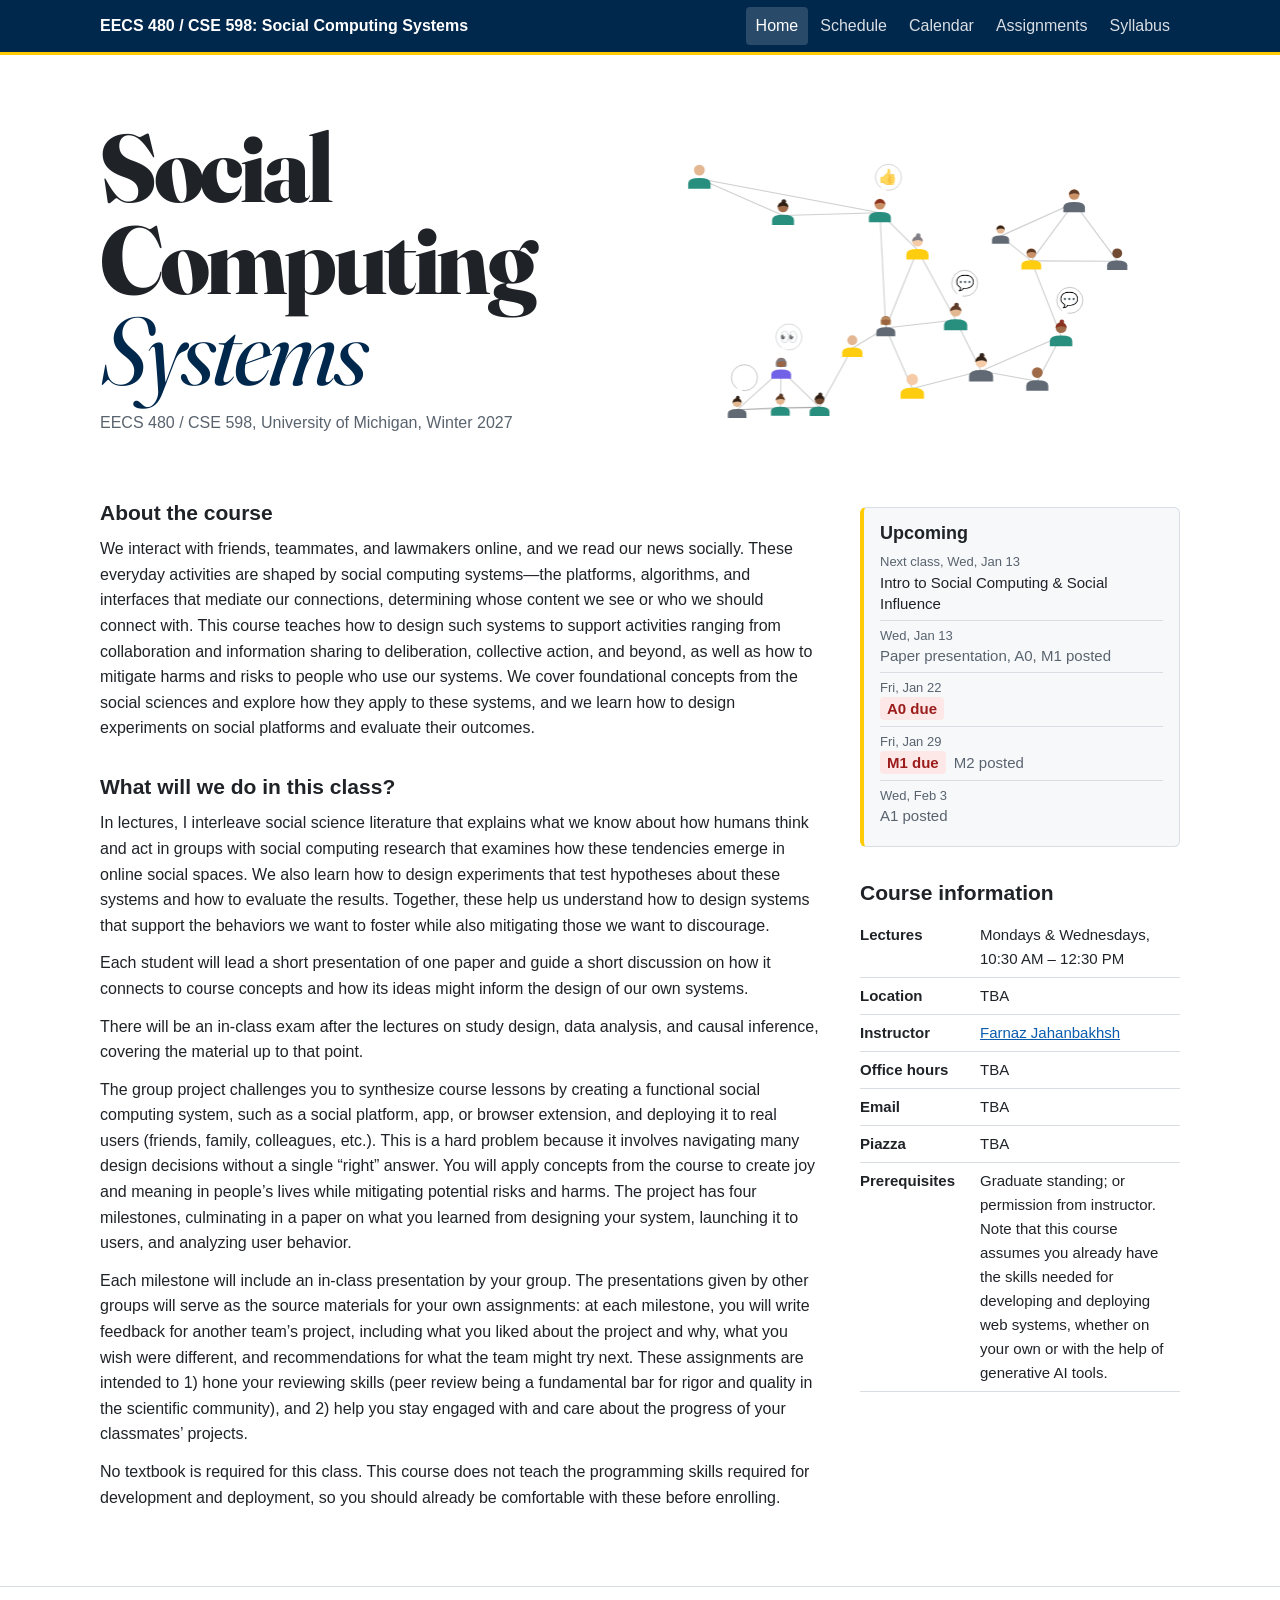
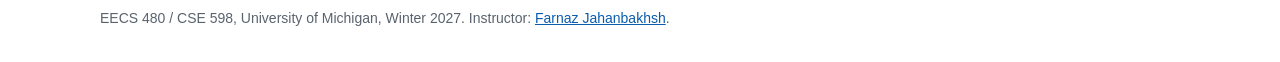
==== index.html @ 6d5895ca "Update site (2026-10-12T00:29Z)" ====
<!doctype html>
<html lang="en">
<head>
<meta charset="utf-8">
<meta name="viewport" content="width=device-width, initial-scale=1">
<title>Social Computing Systems (EECS 480 / CSE 598)</title>
<meta name="description" content="EECS 480 / CSE 598, Winter 2027. We interact with friends, teammates, and lawmakers online, and we read our news socially. These everyday activities are shaped by social computing sys…">
<link rel="icon" href="static/favicon.svg" type="image/svg+xml">
<link rel="preconnect" href="https://fonts.googleapis.com">
<link rel="preconnect" href="https://fonts.gstatic.com" crossorigin>
<link href="https://fonts.googleapis.com/css2?family=Fraunces:opsz,wght@9..144,400;9..144,800&display=swap" rel="stylesheet">
<link rel="stylesheet" href="static/style.css?v=ff9cfaf9">

</head>
<body>

<header class="site-header">
  <div class="wrap header-inner">
    <a class="brand" href="index.html">EECS 480 / CSE 598: Social Computing Systems</a>
    <button class="menu-btn" aria-label="Menu" aria-expanded="false">Menu</button>
    <nav class="site-nav"><a href="index.html" aria-current="page">Home</a><a href="schedule.html">Schedule</a><a href="calendar.html">Calendar</a><a href="assignments.html">Assignments</a><a href="syllabus.html">Syllabus</a></nav>
  </div>
</header>
<main class="wrap">

<div class="hero">
  <div class="hero-title">
    <h1>Social<br>Computing<br><em>Systems</em></h1>
    <p class="subtitle">EECS 480 / CSE 598, University of Michigan, Winter 2027</p>
  </div>
  <div class="hero-net"><canvas id="net" aria-hidden="true"></canvas></div>
</div>

<div class="home-grid">
  <div class="home-main">
    <section class="prose"><h2 id="about-the-course">About the course</h2>
<p>We interact with friends, teammates, and lawmakers online, and we read our news socially. These everyday activities are shaped by social computing systems—the platforms, algorithms, and interfaces that mediate our connections, determining whose content we see or who we should connect with. This course teaches how to design such systems to support activities ranging from collaboration and information sharing to deliberation, collective action, and beyond, as well as how to mitigate harms and risks to people who use our systems. We cover foundational concepts from the social sciences and explore how they apply to these systems, and we learn how to design experiments on social platforms and evaluate their outcomes.</p>
<h2 id="what-will-we-do-in-this-class">What will we do in this class?</h2>
<p>In lectures, I interleave social science literature that explains what we know about how humans think and act in groups with social computing research that examines how these tendencies emerge in online social spaces. We also learn how to design experiments that test hypotheses about these systems and how to evaluate the results. Together, these help us understand how to design systems that support the behaviors we want to foster while also mitigating those we want to discourage.</p>
<p>Each student will lead a short presentation of one paper and guide a short discussion on how it connects to course concepts and how its ideas might inform the design of our own systems.</p>
<p>There will be an in-class exam after the lectures on study design, data analysis, and causal inference, covering the material up to that point.</p>
<p>The group project challenges you to synthesize course lessons by creating a functional social computing system, such as a social platform, app, or browser extension, and deploying it to real users (friends, family, colleagues, etc.). This is a hard problem because it involves navigating many design decisions without a single &ldquo;right&rdquo; answer. You will apply concepts from the course to create joy and meaning in people&rsquo;s lives while mitigating potential risks and harms. The project has four milestones, culminating in a paper on what you learned from designing your system, launching it to users, and analyzing user behavior.</p>
<p>Each milestone will include an in-class presentation by your group. The presentations given by other groups will serve as the source materials for your own assignments: at each milestone, you will write feedback for another team&rsquo;s project, including what you liked about the project and why, what you wish were different, and recommendations for what the team might try next. These assignments are intended to 1) hone your reviewing skills (peer review being a fundamental bar for rigor and quality in the scientific community), and 2) help you stay engaged with and care about the progress of your classmates&rsquo; projects.</p>
<p>No textbook is required for this class. This course does not teach the programming skills required for development and deployment, so you should already be comfortable with these before enrolling.</p></section>
  </div>
  <aside class="home-side">
    <div class="upnext-box">
      <h2>Upcoming</h2>
      <ul class="upcoming" id="upcoming"><li class="muted">Loading…</li></ul>
    </div>
    <h2>Course information</h2>
    <table class="info"><tbody><tr><th>Lectures</th><td>Mondays &amp; Wednesdays, 10:30 AM – 12:30 PM</td></tr><tr><th>Location</th><td>TBA</td></tr><tr><th>Instructor</th><td><a href="https://web.eecs.umich.edu/~farnaz" target="_blank" rel="noopener">Farnaz Jahanbakhsh</a></td></tr><tr><th>Office hours</th><td>TBA</td></tr><tr><th>Email</th><td>TBA</td></tr><tr><th>Piazza</th><td>TBA</td></tr><tr><th>Prerequisites</th><td>Graduate standing; or permission from instructor. Note that this course assumes you already have the skills needed for developing and deploying web systems, whether on your own or with the help of generative AI tools.</td></tr></tbody></table>
  </aside>
</div>
<script>window.FEED = {"dueTime": "20:00", "sessions": [{"date": "2027-01-13", "title": "Intro to Social Computing & Social Influence", "kind": "lecture", "start": "2027-01-13T10:30:00-05:00", "end": "2027-01-13T12:30:00-05:00"}, {"date": "2027-01-18", "title": "Martin Luther King, Jr. Day", "kind": "holiday", "start": "2027-01-18T10:30:00-05:00", "end": "2027-01-18T12:30:00-05:00"}, {"date": "2027-01-20", "title": "Collaborative Systems & Project Intro", "kind": "lecture", "start": "2027-01-20T10:30:00-05:00", "end": "2027-01-20T12:30:00-05:00"}, {"date": "2027-01-25", "title": "Self-Presentation", "kind": "lecture", "start": "2027-01-25T10:30:00-05:00", "end": "2027-01-25T12:30:00-05:00"}, {"date": "2027-01-27", "title": "Wisdom of the Crowd & Peer Production", "kind": "lecture", "start": "2027-01-27T10:30:00-05:00", "end": "2027-01-27T12:30:00-05:00"}, {"date": "2027-02-01", "title": "Content Amplification & Algorithmic Curation", "kind": "lecture", "start": "2027-02-01T10:30:00-05:00", "end": "2027-02-01T12:30:00-05:00"}, {"date": "2027-02-03", "title": "Project Proposal Presentations", "kind": "presentations", "start": "2027-02-03T10:30:00-05:00", "end": "2027-02-03T12:30:00-05:00"}, {"date": "2027-02-08", "title": "Echo Chambers & Ideological Representation", "kind": "lecture", "start": "2027-02-08T10:30:00-05:00", "end": "2027-02-08T12:30:00-05:00"}, {"date": "2027-02-10", "title": "Social Dynamics", "kind": "lecture", "start": "2027-02-10T10:30:00-05:00", "end": "2027-02-10T12:30:00-05:00"}, {"date": "2027-02-15", "title": "Antisocial Computing", "kind": "lecture", "start": "2027-02-15T10:30:00-05:00", "end": "2027-02-15T12:30:00-05:00"}, {"date": "2027-02-17", "title": "Governance & Content Moderation", "kind": "lecture", "start": "2027-02-17T10:30:00-05:00", "end": "2027-02-17T12:30:00-05:00"}, {"date": "2027-02-22", "title": "Progress Checkpoint Presentations", "kind": "presentations", "start": "2027-02-22T10:30:00-05:00", "end": "2027-02-22T12:30:00-05:00"}, {"date": "2027-02-24", "title": "Bias, Fairness & Audits", "kind": "lecture", "start": "2027-02-24T10:30:00-05:00", "end": "2027-02-24T12:30:00-05:00"}, {"date": "2027-03-01", "title": "Misinformation", "kind": "lecture", "start": "2027-03-01T10:30:00-05:00", "end": "2027-03-01T12:30:00-05:00"}, {"date": "2027-03-03", "title": "Study & Experiment Design", "kind": "lecture", "start": "2027-03-03T10:30:00-05:00", "end": "2027-03-03T12:30:00-05:00"}, {"date": "2027-03-08", "title": "Spring Break", "kind": "holiday", "start": "2027-03-08T10:30:00-05:00", "end": "2027-03-08T12:30:00-05:00"}, {"date": "2027-03-15", "title": "Data Analysis I", "kind": "lecture", "start": "2027-03-15T10:30:00-04:00", "end": "2027-03-15T12:30:00-04:00"}, {"date": "2027-03-17", "title": "Data Analysis II", "kind": "lecture", "start": "2027-03-17T10:30:00-04:00", "end": "2027-03-17T12:30:00-04:00"}, {"date": "2027-03-22", "title": "Threats to Causal Inference", "kind": "lecture", "start": "2027-03-22T10:30:00-04:00", "end": "2027-03-22T12:30:00-04:00"}, {"date": "2027-03-24", "title": "Designing for Prosocial Outcomes", "kind": "lecture", "start": "2027-03-24T10:30:00-04:00", "end": "2027-03-24T12:30:00-04:00"}, {"date": "2027-03-29", "title": "Ready-to-Launch Presentations", "kind": "presentations", "start": "2027-03-29T10:30:00-04:00", "end": "2027-03-29T12:30:00-04:00"}, {"date": "2027-03-31", "title": "Exam", "kind": "exam", "start": "2027-03-31T10:30:00-04:00", "end": "2027-03-31T12:30:00-04:00"}, {"date": "2027-04-05", "title": "Complex Systems", "kind": "lecture", "start": "2027-04-05T10:30:00-04:00", "end": "2027-04-05T12:30:00-04:00"}, {"date": "2027-04-07", "title": "Social AIs", "kind": "lecture", "start": "2027-04-07T10:30:00-04:00", "end": "2027-04-07T12:30:00-04:00"}, {"date": "2027-04-12", "title": "Ethics", "kind": "lecture", "start": "2027-04-12T10:30:00-04:00", "end": "2027-04-12T12:30:00-04:00"}, {"date": "2027-04-14", "title": "Match-Making", "kind": "lecture", "start": "2027-04-14T10:30:00-04:00", "end": "2027-04-14T12:30:00-04:00"}, {"date": "2027-04-19", "title": "Studio", "kind": "studio", "start": "2027-04-19T10:30:00-04:00", "end": "2027-04-19T12:30:00-04:00"}, {"date": "2027-04-21", "title": "Special Topics in Social Computing", "kind": "special", "start": "2027-04-21T10:30:00-04:00", "end": "2027-04-21T12:30:00-04:00"}, {"date": "2027-04-26", "title": "Final Poster Session", "kind": "presentations", "start": "2027-04-26T10:30:00-04:00", "end": "2027-04-26T12:30:00-04:00"}], "items": [{"name": "Paper Presentation", "short": "Paper presentation", "url": null, "release": "2027-01-13T10:30:00-05:00", "due": null, "exam": null}, {"name": "A0 Human Subjects Training & Paper Presentation Signup", "short": "A0", "url": null, "release": "2027-01-13T10:30:00-05:00", "due": "2027-01-22T20:00:00-05:00", "exam": null}, {"name": "M1 Proposal", "short": "M1", "url": null, "release": "2027-01-13T12:30:00-05:00", "due": "2027-01-29T20:00:00-05:00", "exam": null}, {"name": "A1 Proposal Feedback", "short": "A1", "url": null, "release": "2027-02-03T12:30:00-05:00", "due": "2027-02-05T20:00:00-05:00", "exam": null}, {"name": "M2 Progress Checkpoint", "short": "M2", "url": null, "release": "2027-01-29T20:00:00-05:00", "due": "2027-02-19T20:00:00-05:00", "exam": null}, {"name": "A2 Progress Checkpoint Feedback", "short": "A2", "url": null, "release": "2027-02-22T12:30:00-05:00", "due": "2027-02-24T20:00:00-05:00", "exam": null}, {"name": "M3 Ready-to-Launch Prototype", "short": "M3", "url": null, "release": "2027-02-19T20:00:00-05:00", "due": "2027-03-26T20:00:00-04:00", "exam": null}, {"name": "Exam", "short": "Exam", "url": null, "release": "2027-01-13T10:30:00-05:00", "due": null, "exam": "2027-03-31T10:30:00-04:00"}, {"name": "A3 Ready-to-Launch Prototype Feedback", "short": "A3", "url": null, "release": "2027-03-29T12:30:00-04:00", "due": "2027-04-02T20:00:00-04:00", "exam": null}, {"name": "M4 Launch & Evaluation, Final Paper and Poster", "short": "M4", "url": null, "release": "2027-03-26T20:00:00-04:00", "due": "2027-04-26T20:00:00-04:00", "exam": null}, {"name": "Extra credit Final Course Evaluation", "short": "Extra credit", "url": null, "release": "2027-04-12T12:30:00-04:00", "due": "2027-04-26T23:30:00-04:00", "exam": null}, {"name": "A4 Final Project Team Evaluation", "short": "A4", "url": null, "release": "2027-04-05T12:30:00-04:00", "due": "2027-04-26T23:59:00-04:00", "exam": null}]};</script>

</main>
<footer class="site-footer">
  <div class="wrap">
    EECS 480 / CSE 598, University of Michigan, Winter 2027. Instructor:
    <a href="https://web.eecs.umich.edu/~farnaz" target="_blank" rel="noopener">Farnaz Jahanbakhsh</a>.
  </div>
</footer>
<script>window.SITE = {"now": null, "base": ""};</script>
<script src="static/site.js?v=77299310" defer></script>
</body>
</html>
---- static/style.css ----
/* Plain course-site styling: one typeface, white background, tables, Michigan blue. */
:root {
  --bg: #ffffff;
  --text: #1f2328;
  --muted: #59636e;
  --line: #d8dee4;
  --alt: #f6f8fa;
  --link: #0b5cad;
  --blue: #00274c;
  --maize: #ffcb05;
  --today: #fff6cc;
  /* used by the illustrations and the banner animation */
  --ink: #1f2328; --surface: #ffffff; --bg-2: #f6f8fa;
  --navy: #00274c; --c-individual: #2f6fd6; --coral: #d9534f; --teal: #1f8a7a; --violet: #6c5ce7; --maize-ink: #6b5300;
  color-scheme: light;
}
@media (prefers-color-scheme: dark) {
  :root {
    --bg: #0f1419; --text: #e6e6e6; --muted: #9aa4ae; --line: #2d353e; --alt: #161c23; --link: #7cb7ff;
    --today: #3a3210; --ink: #e6e6e6; --surface: #161c23; --bg-2: #1b222a; --navy: #9cc3ff; --c-individual: #6ea4ff;
    --maize-ink: #ffd84d; color-scheme: dark;
  }
}

* { box-sizing: border-box; }
html { -webkit-text-size-adjust: 100%; }
body { margin: 0; background: var(--bg); color: var(--text); font: 16px/1.6 -apple-system, BlinkMacSystemFont, "Segoe UI", Helvetica, Arial, sans-serif; }
a { color: var(--link); }
.wrap { width: min(1080px, 100% - 32px); margin-inline: auto; }
h1 { font-size: 30px; line-height: 1.25; margin: 28px 0 12px; }
h2 { font-size: 21px; line-height: 1.3; margin: 32px 0 10px; }
h3 { font-size: 17px; margin: 24px 0 8px; }
p { margin: 0 0 12px; }
.muted { color: var(--muted); }
.small { font-size: 14px; }
.ico { width: .9em; height: .9em; fill: none; stroke: currentColor; stroke-width: 2; vertical-align: -0.1em; }
.not-posted { color: var(--muted); }
.warn { color: #b42318; }
.preview-banner { background: var(--maize); color: #2b2200; text-align: center; font-size: 13px; padding: 4px 12px; }

/* Header */
.site-header { background: var(--blue); color: #fff; border-bottom: 3px solid var(--maize); }
.header-inner { display: flex; align-items: center; gap: 16px; min-height: 52px; flex-wrap: wrap; }
.brand { color: #fff; text-decoration: none; font-weight: 600; }
.site-nav { margin-left: auto; display: flex; gap: 2px; flex-wrap: wrap; }
.site-nav a { color: #fff; text-decoration: none; padding: 6px 10px; border-radius: 4px; opacity: .85; }
.site-nav a:hover { opacity: 1; background: rgba(255,255,255,.1); }
.site-nav a[aria-current="page"] { opacity: 1; background: rgba(255,255,255,.16); }
.menu-btn { display: none; margin-left: auto; background: none; color: #fff; border: 1px solid rgba(255,255,255,.4); border-radius: 4px; padding: 4px 10px; font: inherit; cursor: pointer; }
@media (max-width: 720px) {
  .menu-btn { display: block; }
  .site-nav { display: none; width: 100%; flex-direction: column; padding-bottom: 8px; }
  .site-nav.open { display: flex; }
}

/* Footer */
.site-footer { margin-top: 64px; border-top: 1px solid var(--line); padding: 20px 0 32px; color: var(--muted); font-size: 14px; }

/* Home */
.hero { display: grid; grid-template-columns: minmax(0, 5fr) minmax(0, 7fr); gap: 16px; align-items: center; margin: 12px 0 8px; }
.hero h1 { font-family: "Fraunces", Georgia, serif; font-weight: 800; font-size: clamp(48px, 7.5vw, 96px); line-height: .95; letter-spacing: -0.035em; margin: 24px 0 14px; }
.hero h1 em { font-weight: 400; color: var(--blue); }
@media (prefers-color-scheme: dark) { .hero h1 em { color: #9cc3ff; } }
.subtitle { color: var(--muted); margin: 0; }
.hero-net { position: relative; height: 400px; }
#net { position: absolute; inset: 0; width: 100%; height: 100%; }
@media (max-width: 760px) { .hero { grid-template-columns: 1fr; } .hero-net { height: 280px; } }
.home-grid { display: grid; grid-template-columns: minmax(0, 1fr) 320px; gap: 40px; align-items: start; }
@media (max-width: 860px) { .home-grid { grid-template-columns: 1fr; gap: 0; } .home-side { order: -1; } }
.upnext-box { margin-top: 32px; padding: 14px 16px; border: 1px solid var(--line); border-left: 4px solid var(--maize); border-radius: 6px; background: var(--alt); }
.upnext-box h2 { margin: 0 0 8px; font-size: 18px; }
.upcoming { list-style: none; margin: 0; padding: 0; }
.upcoming li { display: flex; flex-direction: column; padding: 6px 0; border-top: 1px solid var(--line); font-size: 15px; line-height: 1.4; }
.upcoming li:first-child { border-top: 0; padding-top: 0; }
.u-date { font-size: 13px; color: var(--muted); }
.upcoming .ev-due { margin-right: 4px; }

/* Tables */
.table-wrap { overflow-x: auto; }
table { border-collapse: collapse; width: 100%; font-size: 15px; }
th, td { text-align: left; vertical-align: top; padding: 7px 10px; border-bottom: 1px solid var(--line); }
thead th { font-weight: 600; border-bottom: 2px solid var(--line); white-space: nowrap; }
.num { text-align: right; white-space: nowrap; }
table.plain tbody tr:nth-child(even) { background: var(--alt); }
table.info th { width: 120px; font-weight: 600; white-space: nowrap; }
table.info th, table.info td { padding: 6px 8px 6px 0; }
.grade-tables { display: grid; grid-template-columns: minmax(0, 3fr) minmax(0, 2fr); gap: 32px; align-items: start; margin-bottom: 8px; }
@media (max-width: 720px) { .grade-tables { grid-template-columns: 1fr; gap: 0; } }

/* Schedule: weekday grid */
.weekgrid { display: grid; gap: 8px; margin-top: 16px; }
.weekgrid .week { display: grid; grid-template-columns: 28px repeat(var(--cols), minmax(0, 1fr)); gap: 8px; scroll-margin-top: 16px; }
.col-head { background: var(--blue); color: #fff; text-align: center; font-weight: 600; padding: 8px 4px; border-radius: 4px; letter-spacing: .02em; }
.wk-label { writing-mode: vertical-rl; transform: rotate(180deg); text-align: center; font-size: 13px; font-weight: 600; color: var(--muted); letter-spacing: .06em; }
.day { position: relative; display: grid; grid-template-columns: 58px minmax(0, 1fr); gap: 12px; padding: 12px; border: 1px solid var(--line); border-radius: 6px; background: var(--bg); min-height: 112px; }
.day.is-empty { background: var(--alt); }
.day.is-empty .dateblock { opacity: .45; }
.day.is-today { box-shadow: 0 0 0 2px var(--maize); }
.week.is-current .day { border-color: color-mix(in srgb, var(--blue) 35%, var(--line)); }
.week.is-current .wk-label { color: var(--blue); }
.dateblock { display: flex; flex-direction: column; align-items: center; border: 1px solid var(--line); border-radius: 4px; overflow: hidden; align-self: start; }
.dateblock .mon { width: 100%; text-align: center; background: var(--blue); color: #fff; font-size: 12px; font-weight: 600; text-transform: uppercase; padding: 2px 0; }
.dateblock .num { font-size: 26px; line-height: 1.25; padding: 2px 0 0; }
.dateblock .dow { font-size: 11px; color: var(--muted); padding-bottom: 3px; }
.day-body { min-width: 0; padding-right: 30px; }
.day .kind { font-size: 13px; font-weight: 600; color: var(--blue); }
.day .t { font-weight: 600; line-height: 1.3; margin-bottom: 4px; }
.day .ev { font-size: 14px; margin-top: 3px; }
.ev-out { color: var(--muted); }
.ev-out a { color: inherit; }
.ev-due { display: inline-block; background: #fde8e7; color: #9b1c1c; font-weight: 600; padding: 1px 7px; border-radius: 4px; }
.ev-due a { color: inherit; }
.day > .glyph { position: absolute; right: 8px; bottom: 8px; width: 30px; height: 30px; opacity: .9; }
.day.k-holiday .t, .day.k-holiday .kind { color: var(--muted); font-weight: 400; }
.day.k-exam .kind { color: var(--coral); }
.day.k-presentations .kind { color: #8a6d00; }
.break-cell { display: flex; gap: 12px; align-items: center; padding: 12px 16px; border: 1px dashed var(--line); border-radius: 6px; background: var(--alt); }
.break-cell .glyph { width: 36px; height: 36px; flex: none; }
.break-cell .t { font-weight: 600; }
@media (prefers-color-scheme: dark) {
  .col-head, .dateblock .mon { background: #1d3a5f; }
  .day .kind { color: #9cc3ff; }
  .ev-due { background: #4a1d1d; color: #ffb4ab; }
  .day.k-presentations .kind { color: #ffd84d; }
}
@media (max-width: 760px) {
  .weekgrid .week { grid-template-columns: 1fr; gap: 6px; }
  .weekgrid .week.heads, .day.is-empty { display: none; }
  .wk-label { writing-mode: horizontal-tb; transform: none; text-align: left; padding-top: 10px; }
  .break-cell { grid-column: auto !important; }
}
.glyph { display: block; overflow: hidden; }

/* Calendar */
.calendar { display: grid; gap: 32px; margin-top: 8px; }
.cal-month h2 { margin: 0 0 8px; }
.cal-grid { display: grid; grid-template-columns: repeat(7, minmax(0, 1fr)); border-top: 1px solid var(--line); border-left: 1px solid var(--line); }
.cal-head { display: contents; }
.cal-head div { padding: 4px 6px; font-size: 13px; font-weight: 600; border-right: 1px solid var(--line); border-bottom: 1px solid var(--line); background: var(--alt); }
.cal-day { min-height: 96px; padding: 4px 6px 6px; border-right: 1px solid var(--line); border-bottom: 1px solid var(--line); display: flex; flex-direction: column; gap: 3px; min-width: 0; font-size: 13px; }
.cal-day.is-outside { background: var(--alt); }
.cal-day.is-outside .cal-num { visibility: hidden; }
.cal-day.is-today { background: var(--today); }
.cal-num { color: var(--muted); }
.cal-dow { display: none; }
.cal-ev { line-height: 1.3; overflow-wrap: anywhere; }
.cal-class { color: var(--text); }
.cal-class.k-holiday { color: var(--muted); font-style: italic; }
.cal-class.k-exam, .cal-class.k-presentations { font-weight: 600; }
.cal-due { font-weight: 600; color: #b42318; }
.cal-due a, .cal-out a { color: inherit; }
.cal-out { color: var(--muted); }
@media (prefers-color-scheme: dark) { .cal-due { color: #ff8a80; } .warn { color: #ff8a80; } }
@media (max-width: 720px) {
  .cal-grid { display: block; border: 0; }
  .cal-head, .cal-day.is-outside, .cal-day.is-empty { display: none; }
  .cal-day { min-height: 0; border: 0; border-bottom: 1px solid var(--line); padding: 8px 0; }
  .cal-dow { display: inline; }
}

/* Assignment pages and prose */
.back { margin: 20px 0 0; font-size: 14px; }
.assignment h1 { margin-top: 8px; }
.facts { width: auto; margin: 4px 0 24px; }
.prose { max-width: 760px; }
.prose h2:first-child { margin-top: 24px; }
.prose li { margin: 4px 0; }
.prose blockquote { margin: 16px 0; padding: 8px 14px; border-left: 3px solid var(--line); color: var(--text); background: var(--alt); }
.prose blockquote p:last-child, .prose blockquote ul:last-child { margin-bottom: 0; }
.prose code { font-size: .9em; background: var(--alt); padding: 1px 4px; border-radius: 3px; }
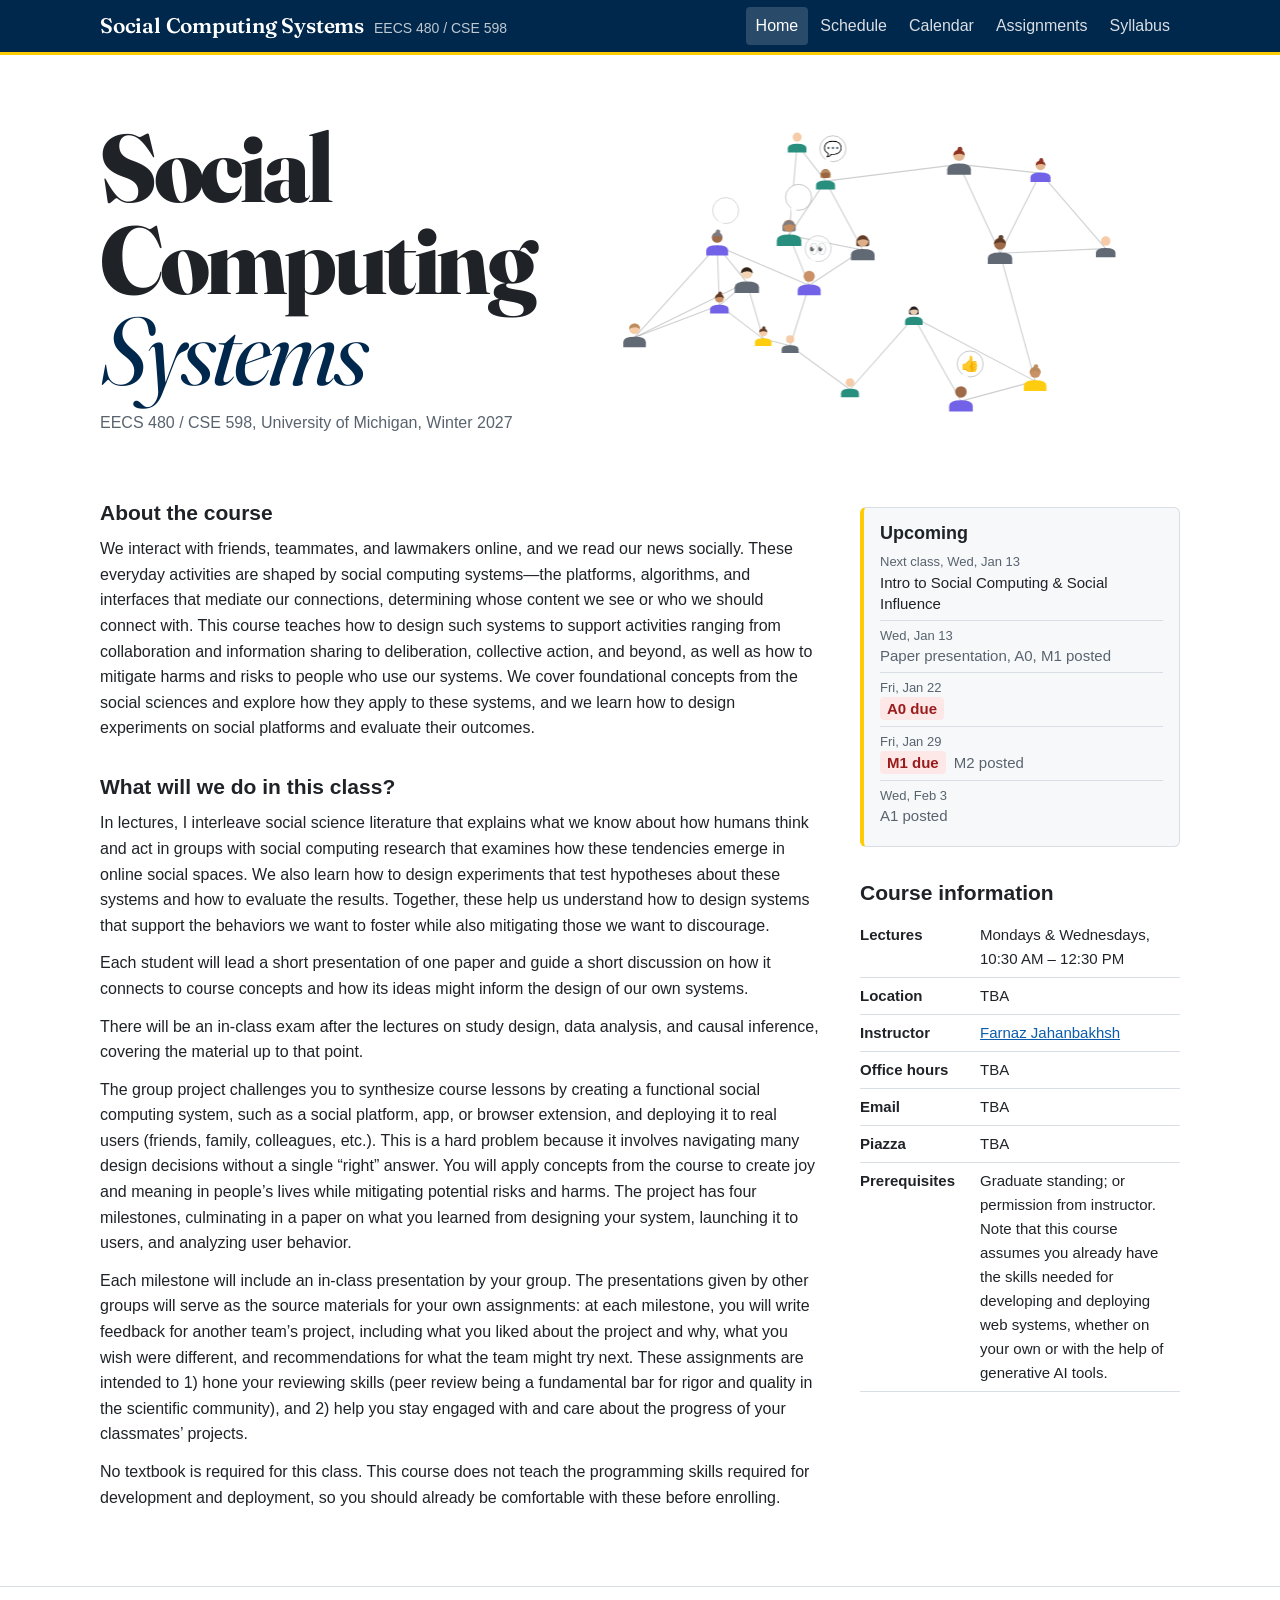
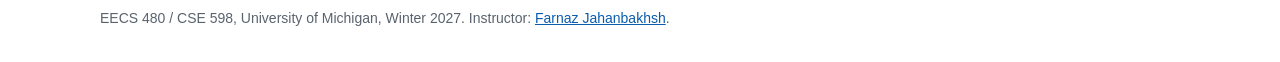
==== commit 9c7a9490: "Update site (2026-10-12T00:30Z)" ====
--- a/index.html
+++ b/index.html
@@ -8,15 +8,15 @@
 <link rel="icon" href="static/favicon.svg" type="image/svg+xml">
 <link rel="preconnect" href="https://fonts.googleapis.com">
 <link rel="preconnect" href="https://fonts.gstatic.com" crossorigin>
-<link href="https://fonts.googleapis.com/css2?family=Fraunces:opsz,wght@9..144,400;9..144,800&display=swap" rel="stylesheet">
-<link rel="stylesheet" href="static/style.css?v=ff9cfaf9">
+<link href="https://fonts.googleapis.com/css2?family=Fraunces:opsz,wght@9..144,400;9..144,600;9..144,800&display=swap" rel="stylesheet">
+<link rel="stylesheet" href="static/style.css?v=f4766e5c">
 
 </head>
 <body>
 
 <header class="site-header">
   <div class="wrap header-inner">
-    <a class="brand" href="index.html">EECS 480 / CSE 598: Social Computing Systems</a>
+    <a class="brand" href="index.html"><span class="brand-title">Social Computing Systems</span><span class="brand-codes">EECS 480 / CSE 598</span></a>
     <button class="menu-btn" aria-label="Menu" aria-expanded="false">Menu</button>
     <nav class="site-nav"><a href="index.html" aria-current="page">Home</a><a href="schedule.html">Schedule</a><a href="calendar.html">Calendar</a><a href="assignments.html">Assignments</a><a href="syllabus.html">Syllabus</a></nav>
   </div>
--- a/static/style.css
+++ b/static/style.css
@@ -41,7 +41,9 @@
 /* Header */
 .site-header { background: var(--blue); color: #fff; border-bottom: 3px solid var(--maize); }
 .header-inner { display: flex; align-items: center; gap: 16px; min-height: 52px; flex-wrap: wrap; }
-.brand { color: #fff; text-decoration: none; font-weight: 600; }
+.brand { color: #fff; text-decoration: none; display: flex; align-items: baseline; gap: 10px; flex-wrap: wrap; }
+.brand-title { font-family: "Fraunces", Georgia, serif; font-weight: 600; font-size: 21px; letter-spacing: -0.01em; }
+.brand-codes { font-size: 14px; opacity: .75; }
 .site-nav { margin-left: auto; display: flex; gap: 2px; flex-wrap: wrap; }
 .site-nav a { color: #fff; text-decoration: none; padding: 6px 10px; border-radius: 4px; opacity: .85; }
 .site-nav a:hover { opacity: 1; background: rgba(255,255,255,.1); }
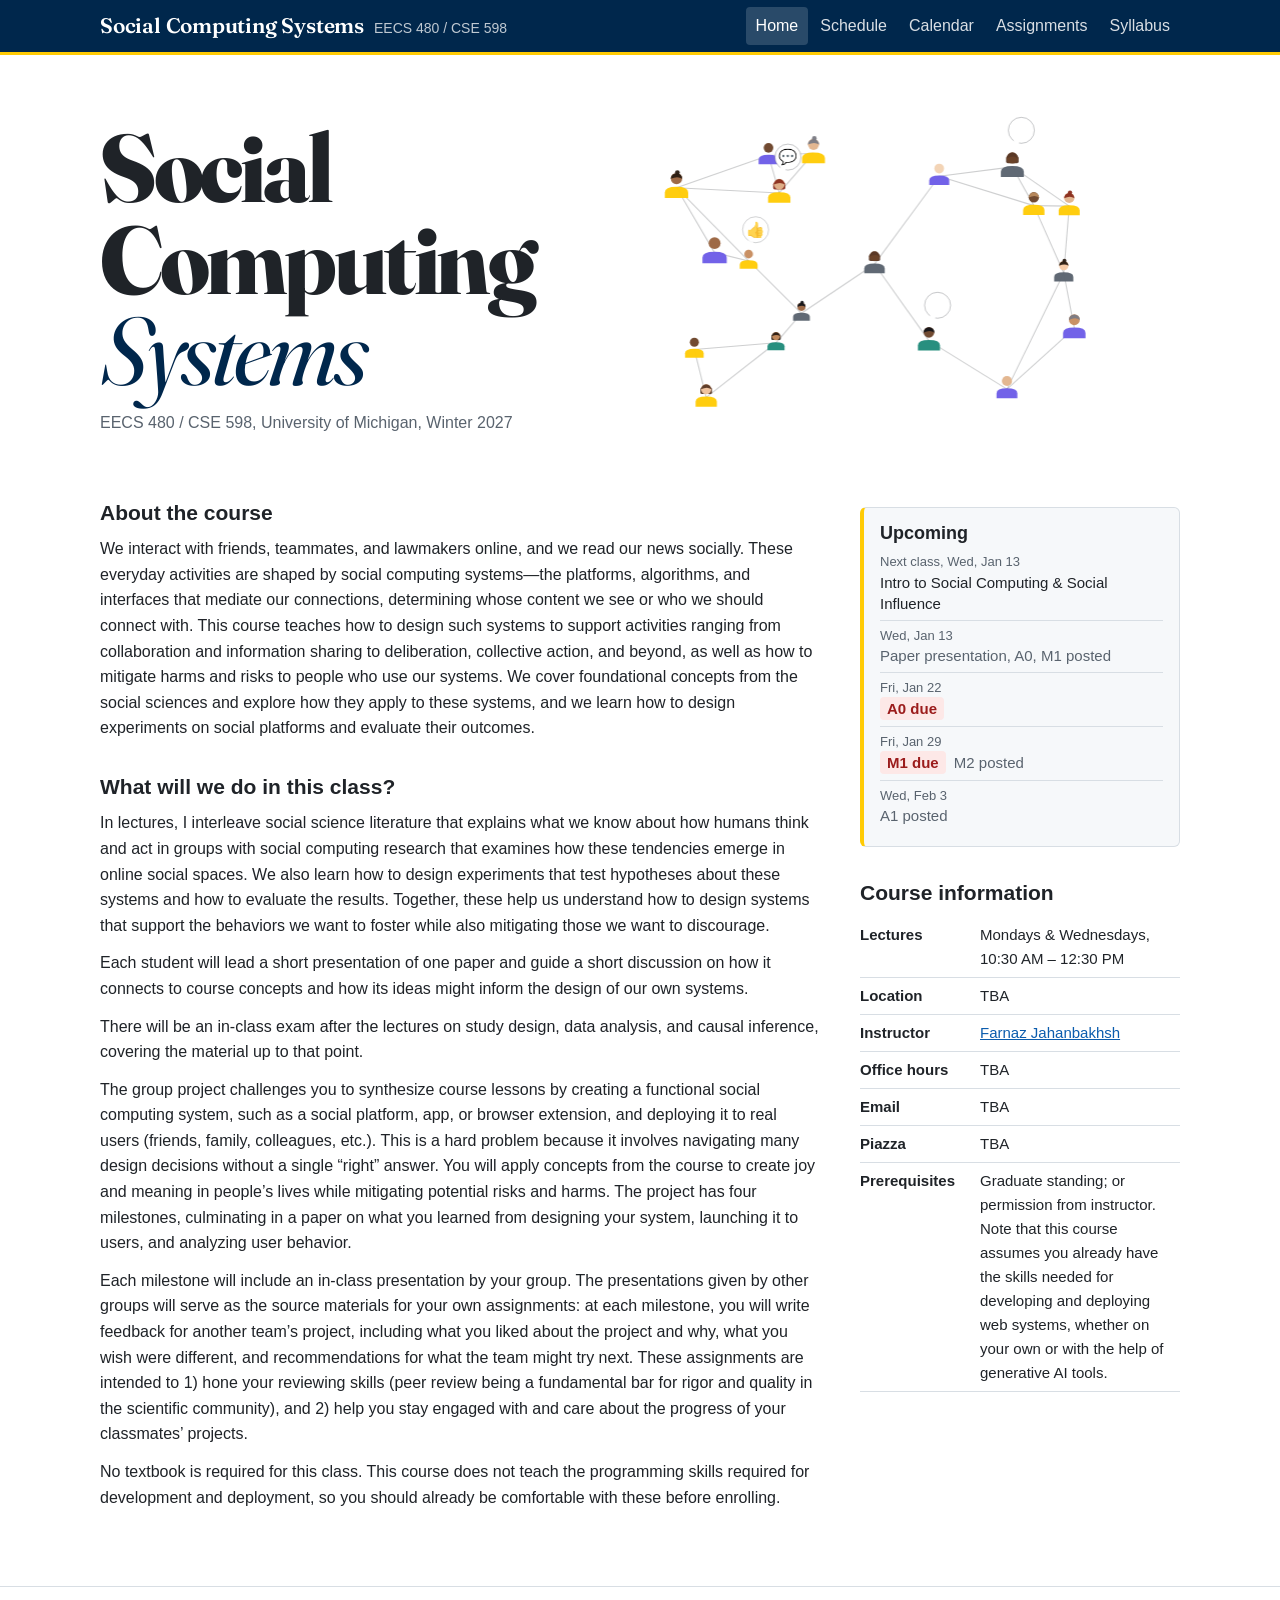
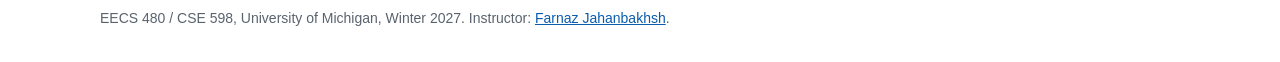
==== commit b4449550: "Update site (2026-10-12T00:30Z)" ====
--- a/index.html
+++ b/index.html
@@ -9,7 +9,7 @@
 <link rel="preconnect" href="https://fonts.googleapis.com">
 <link rel="preconnect" href="https://fonts.gstatic.com" crossorigin>
 <link href="https://fonts.googleapis.com/css2?family=Fraunces:opsz,wght@9..144,400;9..144,600;9..144,800&display=swap" rel="stylesheet">
-<link rel="stylesheet" href="static/style.css?v=f4766e5c">
+<link rel="stylesheet" href="static/style.css?v=a89c219e">
 
 </head>
 <body>
--- a/static/style.css
+++ b/static/style.css
@@ -94,7 +94,7 @@
 .weekgrid .week { display: grid; grid-template-columns: 28px repeat(var(--cols), minmax(0, 1fr)); gap: 8px; scroll-margin-top: 16px; }
 .col-head { background: var(--blue); color: #fff; text-align: center; font-weight: 600; padding: 8px 4px; border-radius: 4px; letter-spacing: .02em; }
 .wk-label { writing-mode: vertical-rl; transform: rotate(180deg); text-align: center; font-size: 13px; font-weight: 600; color: var(--muted); letter-spacing: .06em; }
-.day { position: relative; display: grid; grid-template-columns: 58px minmax(0, 1fr); gap: 12px; padding: 12px; border: 1px solid var(--line); border-radius: 6px; background: var(--bg); min-height: 112px; }
+.day { position: relative; display: grid; grid-template-columns: 58px minmax(0, 1fr); gap: 12px; padding: 12px; border: 1px solid var(--line); border-radius: 6px; background: var(--bg); min-height: 124px; }
 .day.is-empty { background: var(--alt); }
 .day.is-empty .dateblock { opacity: .45; }
 .day.is-today { box-shadow: 0 0 0 2px var(--maize); }
@@ -104,7 +104,7 @@
 .dateblock .mon { width: 100%; text-align: center; background: var(--blue); color: #fff; font-size: 12px; font-weight: 600; text-transform: uppercase; padding: 2px 0; }
 .dateblock .num { font-size: 26px; line-height: 1.25; padding: 2px 0 0; }
 .dateblock .dow { font-size: 11px; color: var(--muted); padding-bottom: 3px; }
-.day-body { min-width: 0; padding-right: 30px; }
+.day-body { min-width: 0; padding-right: 58px; }
 .day .kind { font-size: 13px; font-weight: 600; color: var(--blue); }
 .day .t { font-weight: 600; line-height: 1.3; margin-bottom: 4px; }
 .day .ev { font-size: 14px; margin-top: 3px; }
@@ -112,7 +112,7 @@
 .ev-out a { color: inherit; }
 .ev-due { display: inline-block; background: #fde8e7; color: #9b1c1c; font-weight: 600; padding: 1px 7px; border-radius: 4px; }
 .ev-due a { color: inherit; }
-.day > .glyph { position: absolute; right: 8px; bottom: 8px; width: 30px; height: 30px; opacity: .9; }
+.day > .glyph { position: absolute; right: 8px; bottom: 8px; width: 56px; height: 56px; border-radius: 6px; background: var(--alt); }
 .day.k-holiday .t, .day.k-holiday .kind { color: var(--muted); font-weight: 400; }
 .day.k-exam .kind { color: var(--coral); }
 .day.k-presentations .kind { color: #8a6d00; }
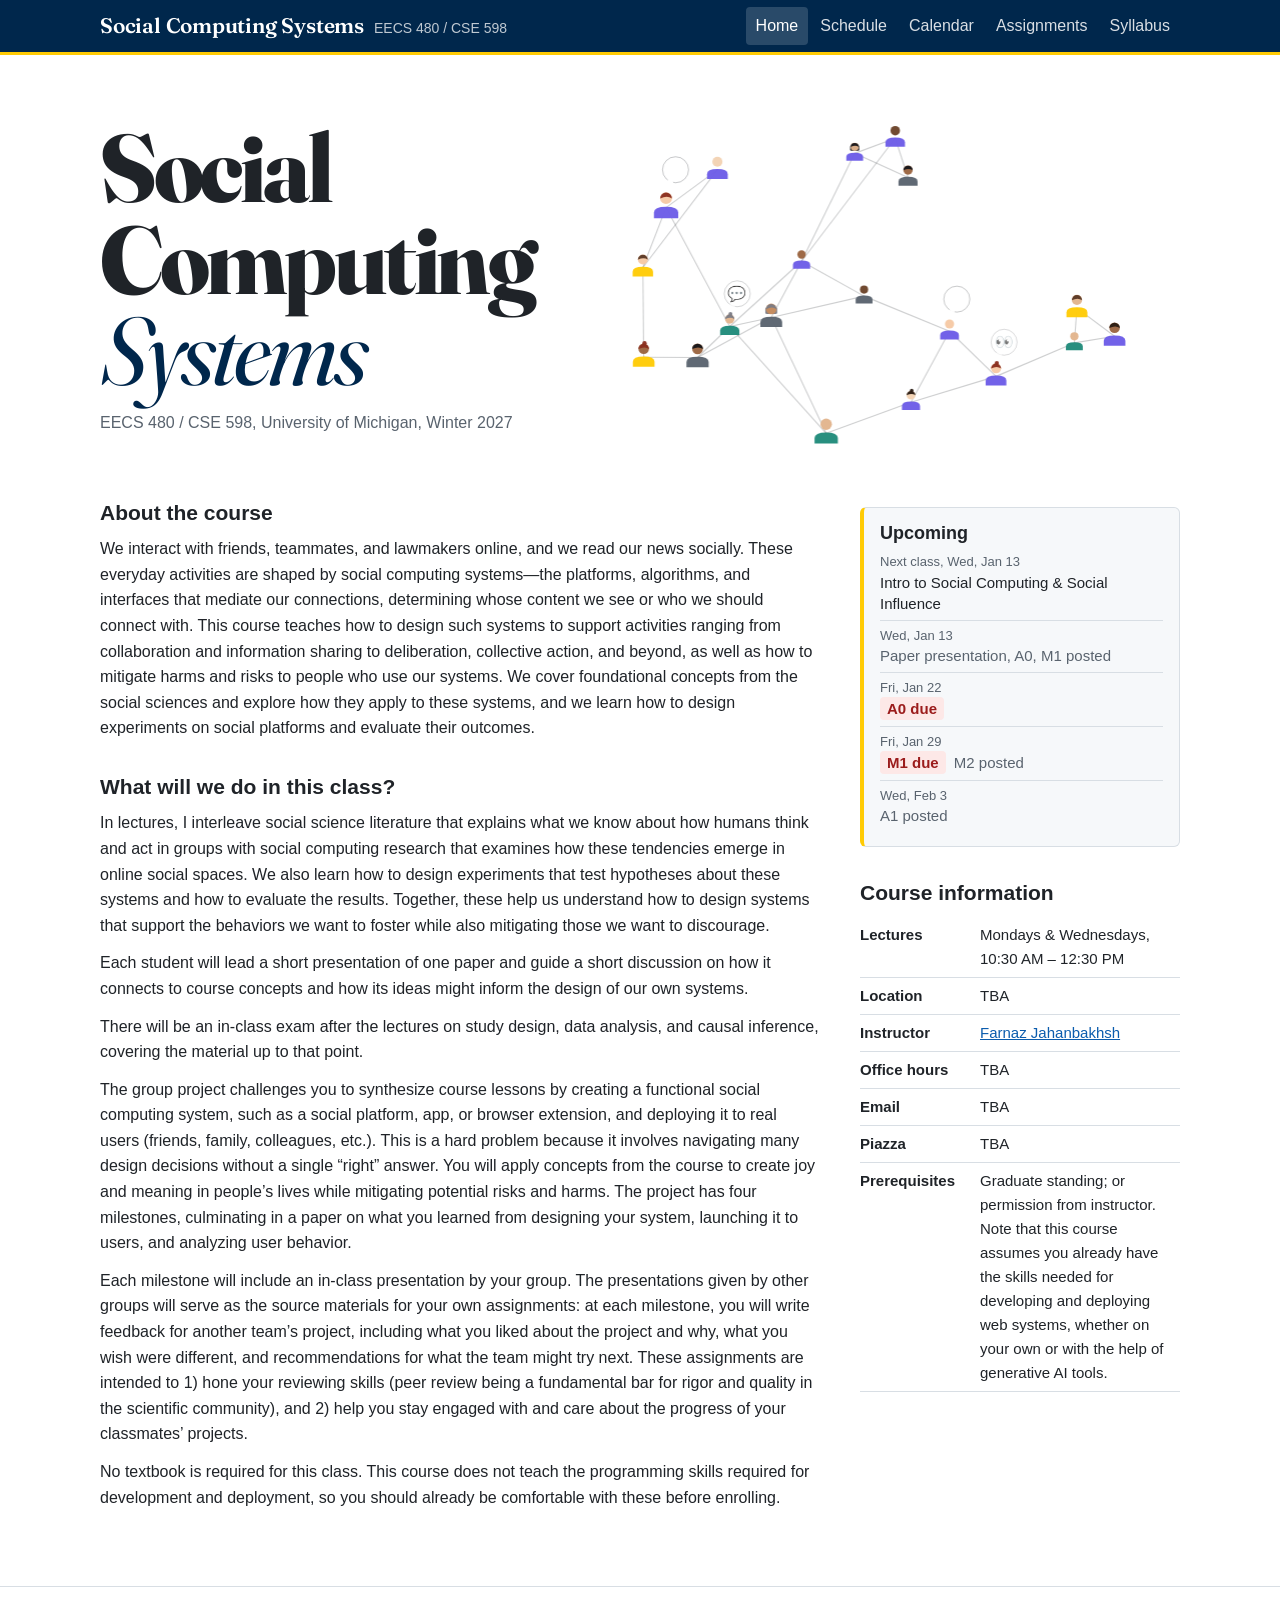
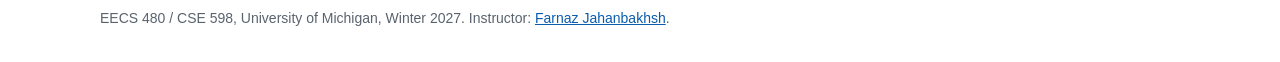
==== commit f645afb3: "Update site (2026-10-12T00:42Z)" ====
--- a/index.html
+++ b/index.html
@@ -62,6 +62,6 @@
   </div>
 </footer>
 <script>window.SITE = {"now": null, "base": ""};</script>
-<script src="static/site.js?v=77299310" defer></script>
+<script src="static/site.js?v=911ab0c9" defer></script>
 </body>
 </html>
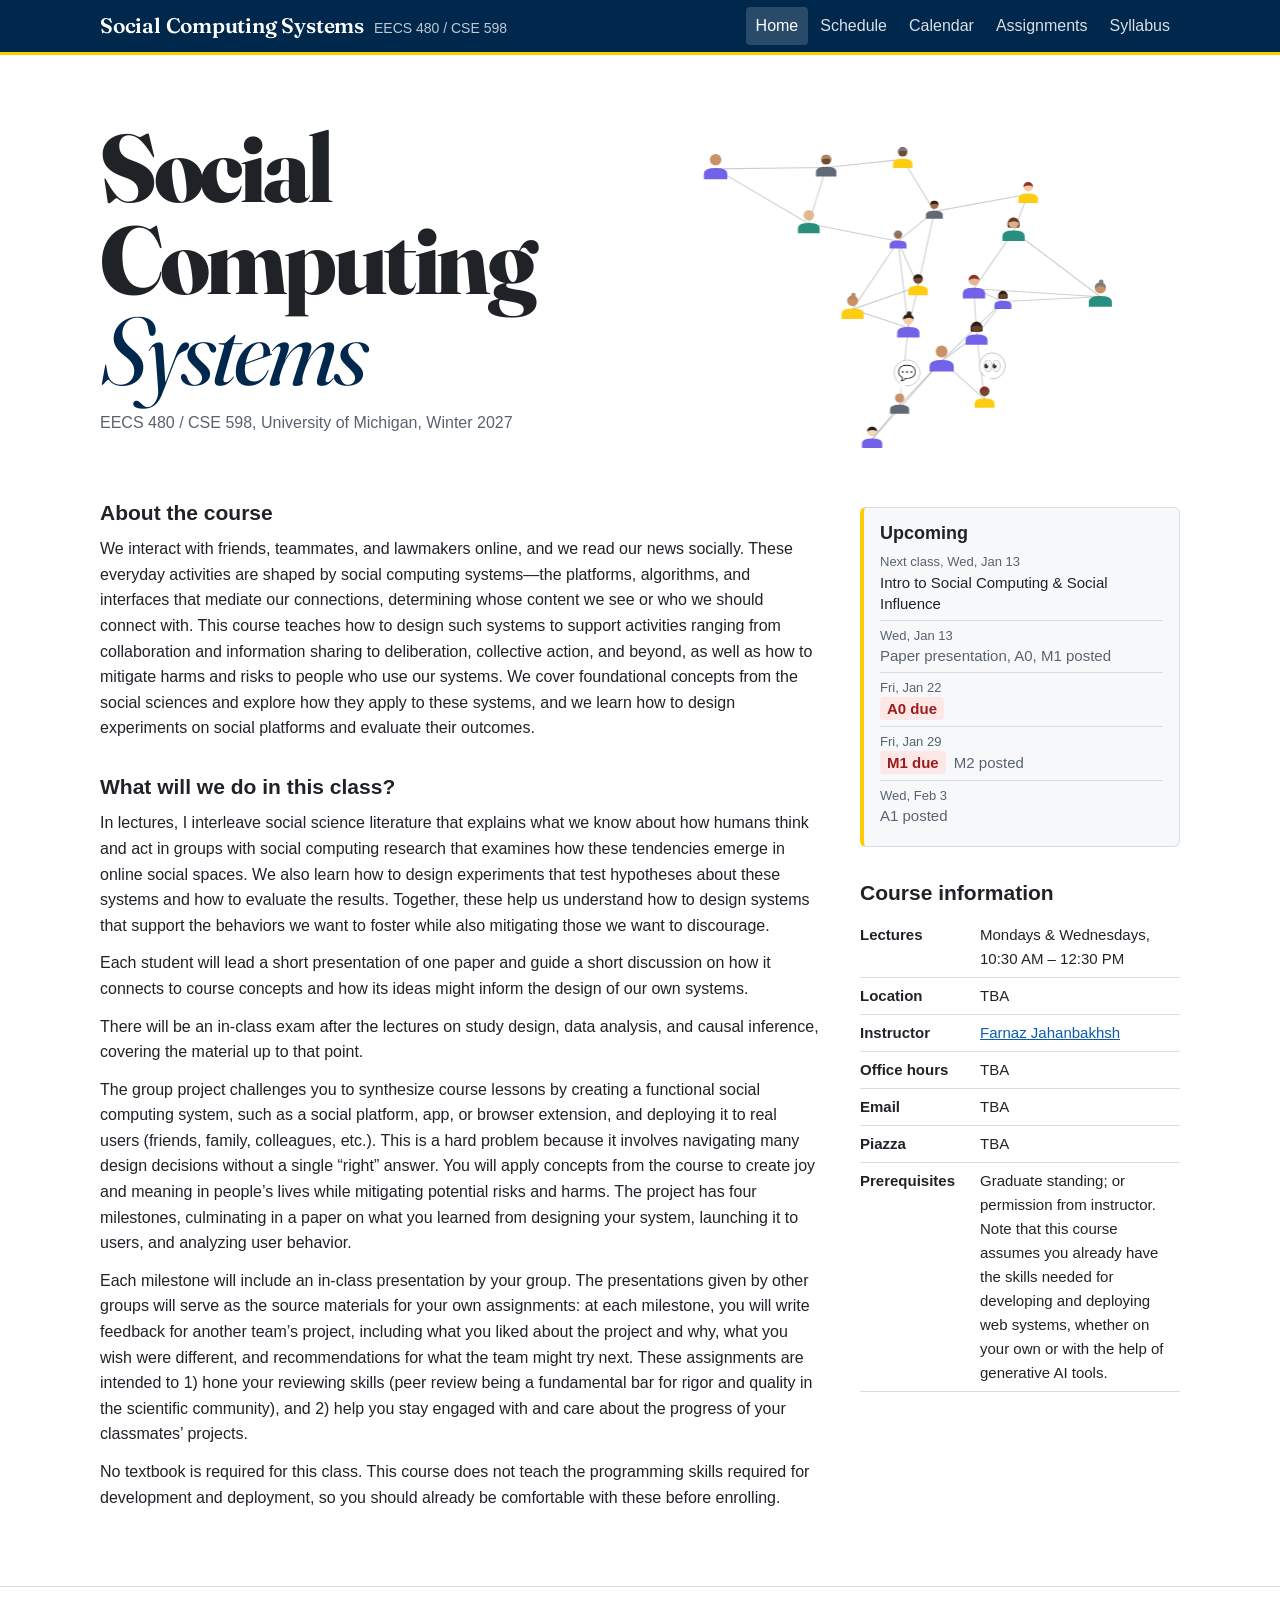
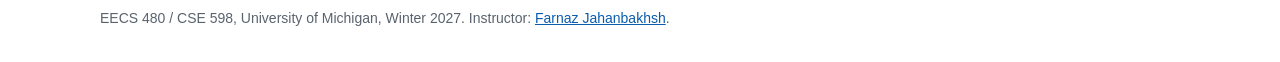
==== commit 063921e5: "Update site (2026-10-12T00:46Z)" ====
--- a/index.html
+++ b/index.html
@@ -62,6 +62,6 @@
   </div>
 </footer>
 <script>window.SITE = {"now": null, "base": ""};</script>
-<script src="static/site.js?v=911ab0c9" defer></script>
+<script src="static/site.js?v=f53b7b49" defer></script>
 </body>
 </html>
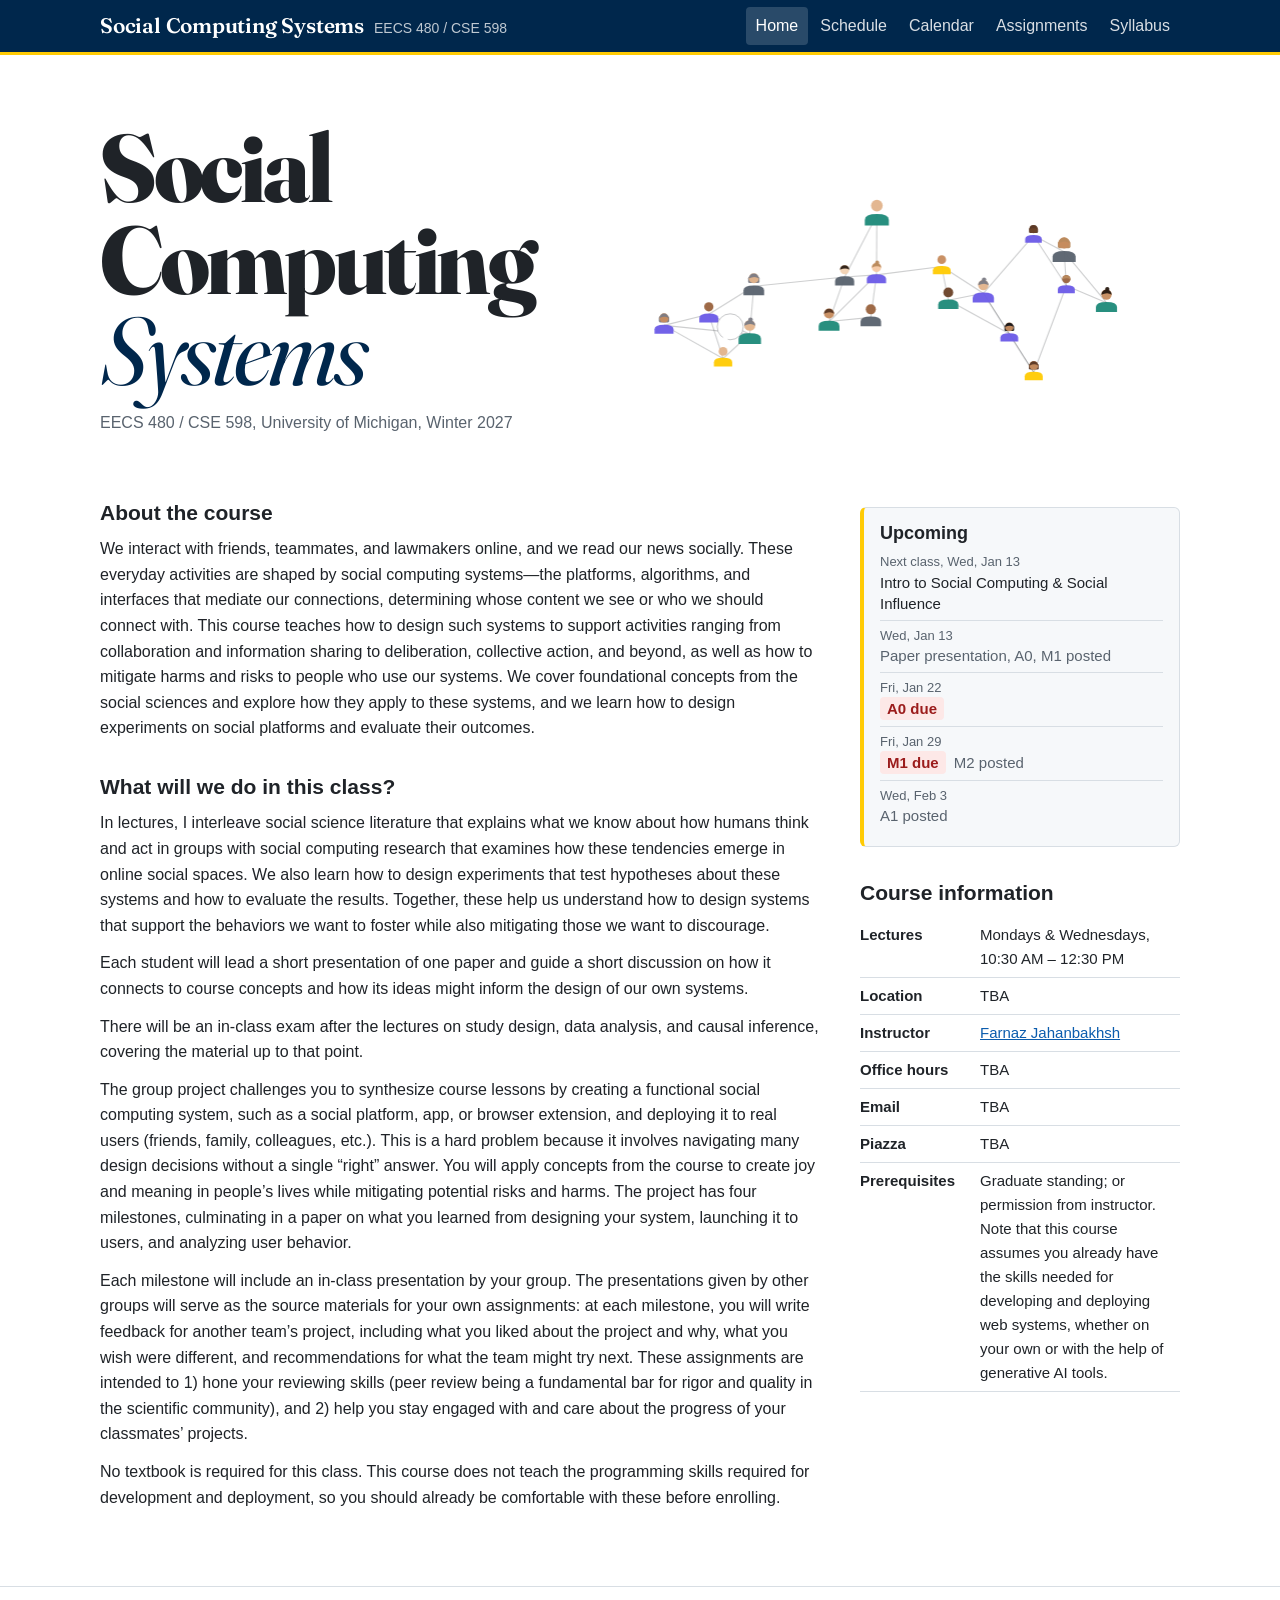
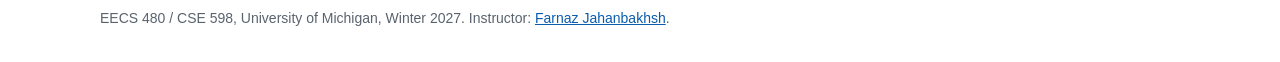
==== commit 990cb715: "Update site (2026-10-12T14:46Z)" ====
--- a/index.html
+++ b/index.html
@@ -62,6 +62,6 @@
   </div>
 </footer>
 <script>window.SITE = {"now": null, "base": ""};</script>
-<script src="static/site.js?v=f53b7b49" defer></script>
+<script src="static/site.js?v=09334cfc" defer></script>
 </body>
 </html>
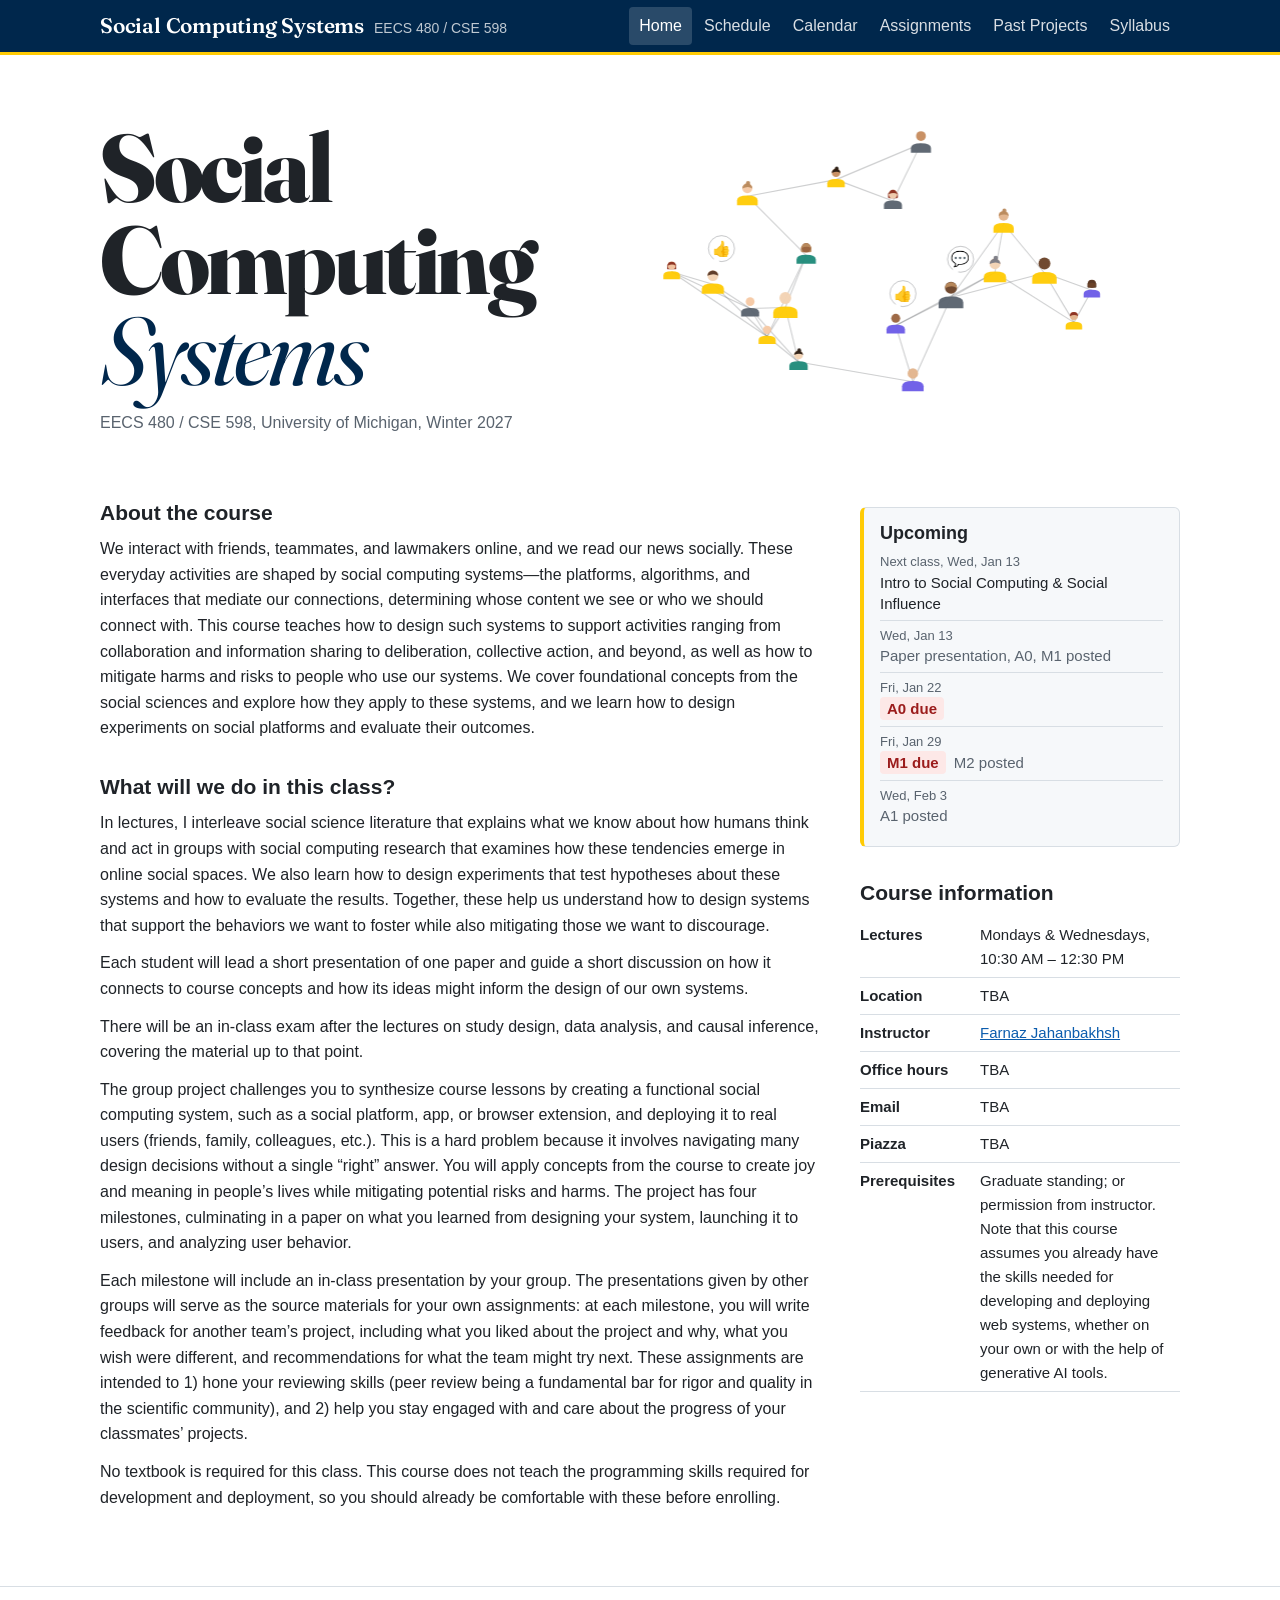
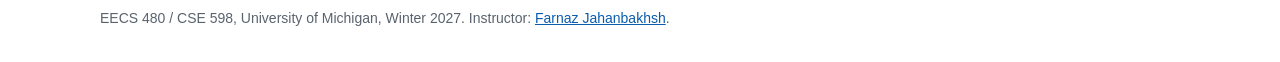
==== commit 4527e92d: "Update site (2026-10-21T17:40Z)" ====
--- a/index.html
+++ b/index.html
@@ -9,7 +9,7 @@
 <link rel="preconnect" href="https://fonts.googleapis.com">
 <link rel="preconnect" href="https://fonts.gstatic.com" crossorigin>
 <link href="https://fonts.googleapis.com/css2?family=Fraunces:opsz,wght@9..144,400;9..144,600;9..144,800&display=swap" rel="stylesheet">
-<link rel="stylesheet" href="static/style.css?v=a89c219e">
+<link rel="stylesheet" href="static/style.css?v=ea48efad">
 
 </head>
 <body>
@@ -18,7 +18,7 @@
   <div class="wrap header-inner">
     <a class="brand" href="index.html"><span class="brand-title">Social Computing Systems</span><span class="brand-codes">EECS 480 / CSE 598</span></a>
     <button class="menu-btn" aria-label="Menu" aria-expanded="false">Menu</button>
-    <nav class="site-nav"><a href="index.html" aria-current="page">Home</a><a href="schedule.html">Schedule</a><a href="calendar.html">Calendar</a><a href="assignments.html">Assignments</a><a href="syllabus.html">Syllabus</a></nav>
+    <nav class="site-nav"><a href="index.html" aria-current="page">Home</a><a href="schedule.html">Schedule</a><a href="calendar.html">Calendar</a><a href="assignments.html">Assignments</a><a href="projects.html">Past Projects</a><a href="syllabus.html">Syllabus</a></nav>
   </div>
 </header>
 <main class="wrap">
--- a/static/style.css
+++ b/static/style.css
@@ -160,6 +160,14 @@
   .cal-dow { display: inline; }
 }
 
+/* Past projects */
+.projects { list-style: none; margin: 16px 0 0; padding: 0; display: grid; grid-template-columns: repeat(2, minmax(0, 1fr)); gap: 16px; max-width: 960px; }
+.projects li { border: 1px solid var(--line); border-left: 4px solid var(--maize); border-radius: 6px; padding: 14px 18px; }
+.projects h2 { margin: 0 0 6px; font-size: 20px; }
+.projects .term { font-size: 14px; font-weight: 400; color: var(--muted); margin-left: 6px; }
+.projects p { margin: 0; }
+@media (max-width: 720px) { .projects { grid-template-columns: 1fr; } }
+
 /* Assignment pages and prose */
 .back { margin: 20px 0 0; font-size: 14px; }
 .assignment h1 { margin-top: 8px; }
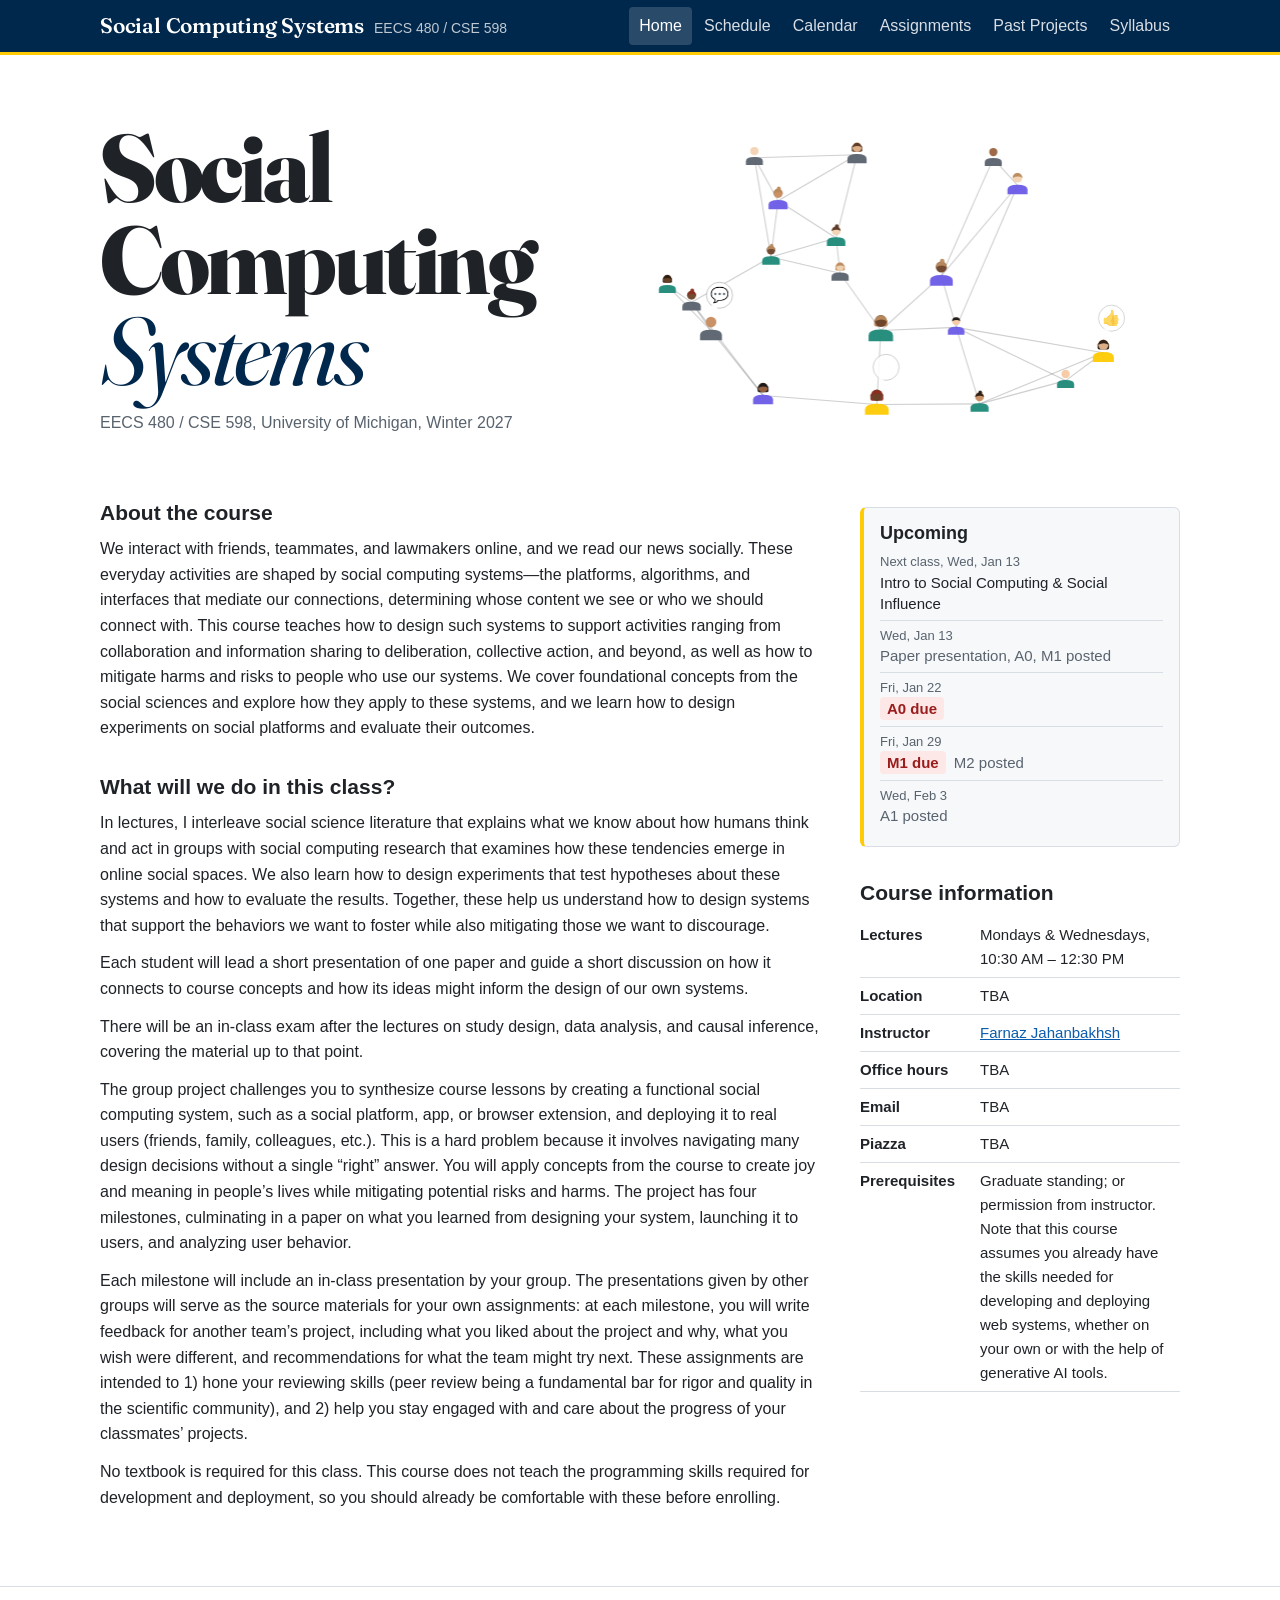
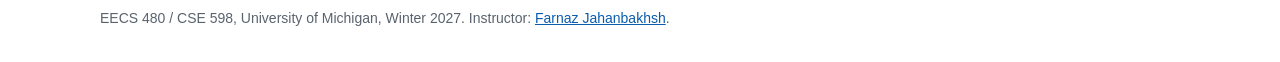
==== commit aceeeddc: "Update site (2026-10-21T17:46Z)" ====
--- a/index.html
+++ b/index.html
@@ -9,7 +9,7 @@
 <link rel="preconnect" href="https://fonts.googleapis.com">
 <link rel="preconnect" href="https://fonts.gstatic.com" crossorigin>
 <link href="https://fonts.googleapis.com/css2?family=Fraunces:opsz,wght@9..144,400;9..144,600;9..144,800&display=swap" rel="stylesheet">
-<link rel="stylesheet" href="static/style.css?v=ea48efad">
+<link rel="stylesheet" href="static/style.css?v=4b3f82c3">
 
 </head>
 <body>
--- a/static/style.css
+++ b/static/style.css
@@ -161,12 +161,12 @@
 }
 
 /* Past projects */
-.projects { list-style: none; margin: 16px 0 0; padding: 0; display: grid; grid-template-columns: repeat(2, minmax(0, 1fr)); gap: 16px; max-width: 960px; }
+.term-head { margin-top: 32px; }
+.projects { list-style: none; margin: 8px 0 0; padding: 0; display: grid; grid-template-columns: repeat(3, minmax(0, 1fr)); gap: 16px; }
 .projects li { border: 1px solid var(--line); border-left: 4px solid var(--maize); border-radius: 6px; padding: 14px 18px; }
-.projects h2 { margin: 0 0 6px; font-size: 20px; }
-.projects .term { font-size: 14px; font-weight: 400; color: var(--muted); margin-left: 6px; }
+.projects h3 { margin: 0 0 6px; font-size: 19px; }
 .projects p { margin: 0; }
-@media (max-width: 720px) { .projects { grid-template-columns: 1fr; } }
+@media (max-width: 900px) { .projects { grid-template-columns: 1fr; } }
 
 /* Assignment pages and prose */
 .back { margin: 20px 0 0; font-size: 14px; }
